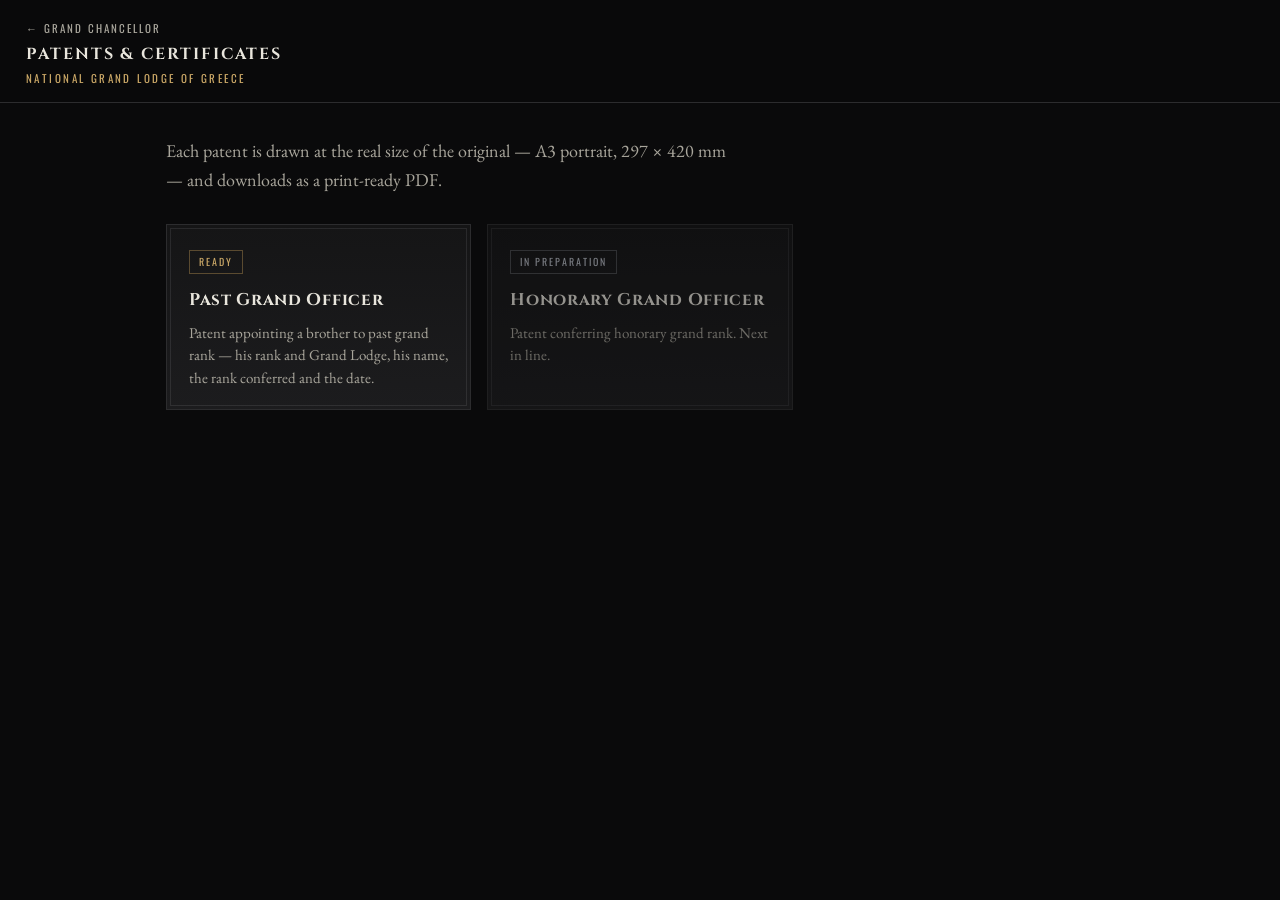
==== patents/index.html @ f3b78f2f "Set up the Grand Chancellor documents The documents of the Chancery of the National Grand Lodge of G" ====
<!DOCTYPE html>
<html lang="en">
<head>
<meta charset="UTF-8">
<meta name="viewport" content="width=device-width, initial-scale=1.0">
<title>Patents &amp; certificates | Grand Chancellor</title>
<meta name="description" content="Patents and certificates of the National Grand Lodge of Greece — filled in from a form and downloaded as print-ready A3 PDFs.">
<link rel="preconnect" href="https://fonts.googleapis.com">
<link rel="preconnect" href="https://fonts.gstatic.com" crossorigin>
<link href="https://fonts.googleapis.com/css2?family=Cinzel:wght@400;600;700&family=EB+Garamond:ital,wght@0,400;0,500;0,600;1,400&family=Oswald:wght@400;500;600&display=swap" rel="stylesheet">
<link rel="stylesheet" href="../assets/gc.css">
</head>
<body>

<header class="top">
  <div>
    <a class="back" href="../index.html">← Grand Chancellor</a>
    <h1>Patents &amp; certificates</h1>
    <span class="sub">National Grand Lodge of Greece</span>
  </div>
</header>

<div class="menu-wrap">
  <p class="lede">
    Each patent is drawn at the real size of the original — A3 portrait,
    297 × 420 mm — and downloads as a print-ready PDF.
  </p>

  <div class="doc-grid">

    <a class="doc-card" href="past-grand-officer.html">
      <span class="tag">Ready</span>
      <h3>Past Grand Officer</h3>
      <p>Patent appointing a brother to past grand rank — his rank and Grand
         Lodge, his name, the rank conferred and the date.</p>
    </a>

    <div class="doc-card soon">
      <span class="tag">In preparation</span>
      <h3>Honorary Grand Officer</h3>
      <p>Patent conferring honorary grand rank. Next in line.</p>
    </div>

  </div>
</div>

</body>
</html>
---- assets/gc.css ----
/* ============================================================================
   GC DOC — shared styling for the Grand Chancellor's document forms.

   Three parts:
     1. the application chrome (menu, form panel, buttons, preview stage)
     2. the sheet itself, at its real size
     3. the patent layout — the artwork positions and the body copy

   The artwork and the two display faces live in artwork.js and fonts.css.
   ========================================================================= */

:root{
  --bg:#0a0a0b;
  --surface:#151516;
  --surface-2:#1c1c1e;
  --stitch:#2c2c2e;
  --steel:#b9bec7;
  --gold:#ad8a4e;
  --gold-bright:#cba867;
  --bone:#e9e6dd;
  --bone-dim:#a9a69c;
  --crimson:#9e1b1f;
  --ink:#2F5496;              /* the blue of the source document */

  /* A3 portrait — the size of the source document. */
  --page-w:11.6963in;
  --page-h:16.5in;
}
*{box-sizing:border-box;}
body{
  margin:0;
  background:var(--bg);
  color:var(--bone);
  font-family:'EB Garamond','Times New Roman',serif;
  font-size:17px;
  line-height:1.6;
  -webkit-font-smoothing:antialiased;
}
a{color:inherit;}

/* ---------- 1. application chrome ---------------------------------------- */

.top{
  position:sticky; top:0; z-index:50;
  display:flex; align-items:center; justify-content:space-between; gap:20px;
  padding:14px 26px;
  background:rgba(10,10,11,.94);
  border-bottom:1px solid var(--stitch);
  backdrop-filter:blur(8px);
}
.top h1{
  margin:0;
  font-family:'Cinzel',serif; font-weight:700;
  font-size:16px; letter-spacing:.12em; text-transform:uppercase; color:var(--bone);
}
.top .sub{
  display:block; margin-top:3px;
  font-family:'Oswald',sans-serif; font-size:11px; letter-spacing:.22em;
  text-transform:uppercase; color:var(--gold-bright);
}
.top .back{
  display:inline-block; margin-bottom:4px;
  font-family:'Oswald',sans-serif; font-size:11px; letter-spacing:.18em;
  text-transform:uppercase; color:var(--bone-dim); text-decoration:none;
}
.top .back:hover{color:var(--gold-bright);}
.actions{display:flex; gap:10px; flex-wrap:wrap;}
.btn{
  font-family:'Oswald',sans-serif; letter-spacing:.14em; text-transform:uppercase; font-size:12px;
  padding:11px 20px; border:1px solid var(--gold); color:var(--bone);
  background:transparent; cursor:pointer; transition:.15s; text-decoration:none;
  display:inline-block;
}
.btn:hover{background:var(--gold); color:#111;}
.btn.solid{background:var(--crimson); border-color:var(--crimson); color:#fff;}
.btn.solid:hover{background:#c22a2a; border-color:#c22a2a;}
.btn[disabled]{opacity:.55; cursor:progress;}

main{
  display:grid;
  grid-template-columns:390px minmax(0,1fr);
  gap:26px;
  padding:26px;
  align-items:start;
}
@media (max-width:1080px){ main{grid-template-columns:1fr;} }

.panel{
  position:sticky; top:96px;
  background:linear-gradient(180deg,var(--surface),var(--surface-2));
  border:1px solid var(--stitch);
  outline:1px solid rgba(185,190,199,.12);
  outline-offset:-5px;
  padding:24px;
}
@media (max-width:1080px){ .panel{position:static;} }
.panel h2{
  margin:0 0 4px;
  font-family:'Cinzel',serif; font-size:15px; letter-spacing:.1em; text-transform:uppercase;
}
.panel .hint{margin:0 0 20px; font-size:14px; color:var(--bone-dim); font-style:italic;}
.field{margin-bottom:16px;}
.field label{
  display:block; margin-bottom:6px;
  font-family:'Oswald',sans-serif; font-size:11px; letter-spacing:.2em;
  text-transform:uppercase; color:var(--gold-bright);
}
.field label i{
  font-family:'EB Garamond',serif; font-style:italic; letter-spacing:.02em;
  font-size:13px; text-transform:none; color:var(--bone-dim);
}
.field input,.field textarea{
  width:100%; padding:10px 12px;
  background:#0f0f10; border:1px solid var(--stitch); color:var(--bone);
  font-family:'EB Garamond',serif; font-size:16px; line-height:1.45;
  border-radius:2px;
}
.field textarea{resize:vertical; min-height:76px;}
.field input:focus,.field textarea:focus{outline:none; border-color:var(--gold); background:#121213;}
.row{display:grid; grid-template-columns:1fr 1fr; gap:12px;}
.divider{border:0; border-top:1px solid var(--stitch); margin:22px 0 18px;}
.note{font-size:13.5px; color:var(--bone-dim); line-height:1.55;}
.note b{color:var(--bone); font-weight:600;}
.status{margin-top:14px; font-size:13.5px; color:var(--gold-bright); min-height:1.2em;}

/* ---------- the menu ------------------------------------------------------ */

.menu-wrap{max-width:1000px; margin:0 auto; padding:34px 26px 60px;}
.menu-wrap .lede{
  margin:0 0 30px; max-width:64ch; color:var(--bone-dim); font-size:18px;
}
.menu-group{
  margin:0 0 14px;
  font-family:'Oswald',sans-serif; font-size:11.5px; letter-spacing:.24em;
  text-transform:uppercase; color:var(--gold-bright);
}
.doc-grid{
  display:grid; grid-template-columns:repeat(auto-fill,minmax(300px,1fr));
  gap:16px; margin-bottom:36px;
}
.doc-card{
  display:block; text-decoration:none;
  position:relative; overflow:hidden;
  background:linear-gradient(180deg,var(--surface),var(--surface-2));
  border:1px solid var(--stitch);
  outline:1px solid rgba(185,190,199,.12);
  outline-offset:-5px;
  padding:22px 22px 20px;
  transition:.15s;
}
.doc-card:hover{border-color:var(--gold); outline-color:rgba(173,138,78,.35);}
.doc-card h3{
  margin:0 0 8px;
  font-family:'Cinzel',serif; font-size:17px; letter-spacing:.04em; color:var(--bone);
}
.doc-card p{margin:0; font-size:15px; color:var(--bone-dim); line-height:1.5;}
.doc-card .tag{
  display:inline-block; margin-bottom:12px;
  font-family:'Oswald',sans-serif; font-size:10px; letter-spacing:.2em;
  text-transform:uppercase; color:var(--gold-bright);
  border:1px solid rgba(173,138,78,.45); padding:3px 9px;
}
.doc-card.soon{opacity:.62; cursor:default;}
.doc-card.soon:hover{border-color:var(--stitch); outline-color:rgba(185,190,199,.12);}
.doc-card.soon .tag{color:var(--steel); border-color:rgba(185,190,199,.3);}

/* ---------- 2. the sheet -------------------------------------------------- */

.stage{display:flex; justify-content:center;}
.scaler{position:relative;}
.paper{
  position:relative;
  width:var(--page-w); height:var(--page-h);
  background:#fff; color:#000;
  overflow:hidden;
  transform-origin:top left;
  box-shadow:0 24px 70px rgba(0,0,0,.6);
}
.paper img{display:block; position:absolute;}

/* ---------- 3. the patent ------------------------------------------------- */

.art-header{left:0.8047in; top:0.1887in; width:9.9740in; height:4.4914in;}
.art-frame{left:0.5534in; top:4.6801in; width:10.6867in; height:11.6116in;}
.art-seal{left:4.6554in; top:13.9998in; width:2.2188in; height:2.2398in; z-index:3;}

.body-copy{
  /* The clear window inside the chain collar — measured off the artwork:
     6.28in to 12.73in down the sheet. The copy is centred in it and, like
     PowerPoint's "shrink text on overflow", scales down (--k) when a long
     rank or Grand Lodge name needs more room. */
  position:absolute;
  left:1.85in; top:6.28in; width:8.00in; height:6.45in;
  display:flex; flex-direction:column; justify-content:center;
  z-index:2;
  --k:1;
}
.body-copy p{margin:0;}

.script{
  font-family:'Great Vibes','Segoe Script',cursive;
  font-weight:700; line-height:1.2;
}
.roman{
  font-family:'Palatino Linotype','Book Antiqua',Palatino,'URW Palladio L','TeX Gyre Pagella','EB Garamond',Georgia,serif;
  font-weight:700; line-height:1.22;
}

.lead{font-size:calc(32pt * var(--k)); text-align:left;}
.dropcap{
  position:static !important;
  float:left;
  width:calc(1.3728in * var(--k)); height:auto;
  margin:-0.02in 0.05in -0.08in 0;
}
.hisrank{
  clear:both;
  margin-top:.85em !important;
  font-style:italic; font-size:calc(22pt * var(--k));
  text-align:center;
}
.name,.rank,.lodge{
  font-family:'Cinzel Decorative','Cinzel',serif;
  font-weight:700; font-size:calc(23pt * var(--k)); line-height:1.18;
  color:var(--ink); text-align:center;
}
.connector{
  font-style:italic; font-size:calc(21pt * var(--k));
  text-align:center;
}
.name{margin-top:1.05em !important;}
.connector.appointed{margin-top:.34em !important;}
.rank{margin-top:.5em !important;}
.connector.ofthe{margin-top:.34em !important;}
.lodge{margin-top:.2em !important;}
.testimony{font-size:calc(31pt * var(--k)); text-align:center;}
.testimony.first{margin-top:.75em !important;}
.testimony.date{margin-top:.38em !important;}

.sig{position:absolute; z-index:3; text-align:center;}
.sig .sig-img{position:static !important; margin:0 auto;}
.sig .rule{border-top:0.75pt dashed #000; width:100%; margin:0.06in auto 0.07in;}
.sig p{margin:0; font-size:14pt; line-height:1.35;}
.sig-left{left:0.7546in; top:14.1554in; width:3.1253in;}
.sig-left .sig-img{width:2.6561in; height:0.6447in;}
.sig-right{left:7.9724in; top:13.8480in; width:3.1253in;}
.sig-right .sig-img{width:2.5866in; height:1.0118in;}

/* ---------- print --------------------------------------------------------- */

@media print{
  @page{ size:11.6963in 16.5in; margin:0; }
  body{background:#fff;}
  .top,.panel,.status{display:none !important;}
  main{display:block; padding:0;}
  .stage{display:block;}
  .scaler{width:auto !important; height:auto !important;}
  .paper{transform:none !important; box-shadow:none; margin:0;}
}
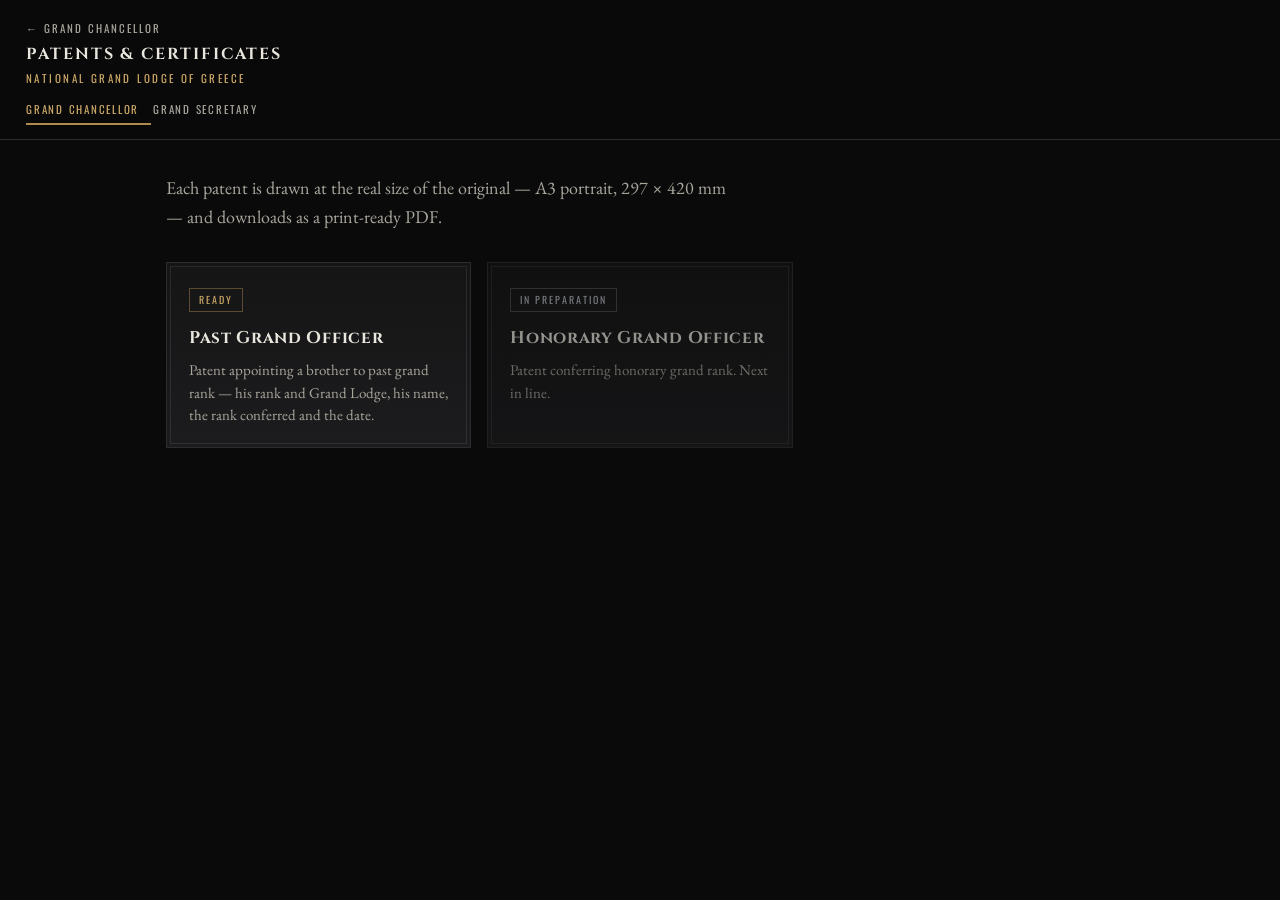
==== commit 6d6de77c: "Add the switch to the Grand Secretary and split out the portal chrome The Chancery is two offices no" ====
--- a/patents/index.html
+++ b/patents/index.html
@@ -8,6 +8,7 @@
 <link rel="preconnect" href="https://fonts.googleapis.com">
 <link rel="preconnect" href="https://fonts.gstatic.com" crossorigin>
 <link href="https://fonts.googleapis.com/css2?family=Cinzel:wght@400;600;700&family=EB+Garamond:ital,wght@0,400;0,500;0,600;1,400&family=Oswald:wght@400;500;600&display=swap" rel="stylesheet">
+<link rel="stylesheet" href="../assets/portal.css">
 <link rel="stylesheet" href="../assets/gc.css">
 </head>
 <body>
@@ -17,6 +18,10 @@
     <a class="back" href="../index.html">← Grand Chancellor</a>
     <h1>Patents &amp; certificates</h1>
     <span class="sub">National Grand Lodge of Greece</span>
+    <nav class="offices">
+      <a href="../index.html" aria-current="page">Grand Chancellor</a>
+      <a href="https://dskiad.github.io/ATHELSTAN-GRAND-SECRETARY/">Grand Secretary</a>
+    </nav>
   </div>
 </header>
 
--- a/assets/portal.css
+++ b/assets/portal.css
@@ -0,0 +1,140 @@
+/* ============================================================================
+   Portal chrome — shared by every page of the Chancery sites: the bar at the
+   top, the switch between the two offices, and the cards of a menu.
+
+   An identical copy of this file lives in each office's repository, so a site
+   carries its own styling and nothing is fetched across sites.
+   ========================================================================= */
+
+:root{
+  --bg:#0a0a0b;
+  --surface:#151516;
+  --surface-2:#1c1c1e;
+  --stitch:#2c2c2e;
+  --steel:#b9bec7;
+  --gold:#ad8a4e;
+  --gold-bright:#cba867;
+  --bone:#e9e6dd;
+  --bone-dim:#a9a69c;
+  --crimson:#9e1b1f;
+  --ink:#2F5496;              /* the blue of the source document */
+
+  /* A3 portrait — the size of the source document. */
+  --page-w:11.6963in;
+  --page-h:16.5in;
+}
+*{box-sizing:border-box;}
+body{
+  margin:0;
+  background:var(--bg);
+  color:var(--bone);
+  font-family:'EB Garamond','Times New Roman',serif;
+  font-size:17px;
+  line-height:1.6;
+  -webkit-font-smoothing:antialiased;
+}
+a{color:inherit;}
+
+/* ---------- 1. application chrome ---------------------------------------- */
+
+.top{
+  position:sticky; top:0; z-index:50;
+  display:flex; align-items:center; justify-content:space-between; gap:20px;
+  padding:14px 26px;
+  background:rgba(10,10,11,.94);
+  border-bottom:1px solid var(--stitch);
+  backdrop-filter:blur(8px);
+}
+.top h1{
+  margin:0;
+  font-family:'Cinzel',serif; font-weight:700;
+  font-size:16px; letter-spacing:.12em; text-transform:uppercase; color:var(--bone);
+}
+.top .sub{
+  display:block; margin-top:3px;
+  font-family:'Oswald',sans-serif; font-size:11px; letter-spacing:.22em;
+  text-transform:uppercase; color:var(--gold-bright);
+}
+.top .back{
+  display:inline-block; margin-bottom:4px;
+  font-family:'Oswald',sans-serif; font-size:11px; letter-spacing:.18em;
+  text-transform:uppercase; color:var(--bone-dim); text-decoration:none;
+}
+.top .back:hover{color:var(--gold-bright);}
+.actions{display:flex; gap:10px; flex-wrap:wrap;}
+.btn{
+  font-family:'Oswald',sans-serif; letter-spacing:.14em; text-transform:uppercase; font-size:12px;
+  padding:11px 20px; border:1px solid var(--gold); color:var(--bone);
+  background:transparent; cursor:pointer; transition:.15s; text-decoration:none;
+  display:inline-block;
+}
+.btn:hover{background:var(--gold); color:#111;}
+.btn.solid{background:var(--crimson); border-color:var(--crimson); color:#fff;}
+.btn.solid:hover{background:#c22a2a; border-color:#c22a2a;}
+.btn[disabled]{opacity:.55; cursor:progress;}
+
+
+/* ---------- the switch between the two offices --------------------------- */
+
+.offices{display:flex; gap:2px; margin-top:8px;}
+.offices a{
+  font-family:'Oswald',sans-serif; font-size:11px; letter-spacing:.16em;
+  text-transform:uppercase; text-decoration:none; color:var(--bone-dim);
+  padding:5px 12px 5px 0; border-bottom:2px solid transparent;
+}
+.offices a:hover{color:var(--bone);}
+.offices a[aria-current="page"]{color:var(--gold-bright); border-color:var(--gold);}
+
+/* ---------- the menu ------------------------------------------------------ */
+
+.menu-wrap{max-width:1000px; margin:0 auto; padding:34px 26px 60px;}
+.menu-wrap .lede{
+  margin:0 0 30px; max-width:64ch; color:var(--bone-dim); font-size:18px;
+}
+.menu-group{
+  margin:0 0 14px;
+  font-family:'Oswald',sans-serif; font-size:11.5px; letter-spacing:.24em;
+  text-transform:uppercase; color:var(--gold-bright);
+}
+.doc-grid{
+  display:grid; grid-template-columns:repeat(auto-fill,minmax(300px,1fr));
+  gap:16px; margin-bottom:36px;
+}
+.doc-card{
+  display:block; text-decoration:none;
+  position:relative; overflow:hidden;
+  background:linear-gradient(180deg,var(--surface),var(--surface-2));
+  border:1px solid var(--stitch);
+  outline:1px solid rgba(185,190,199,.12);
+  outline-offset:-5px;
+  padding:22px 22px 20px;
+  transition:.15s;
+}
+.doc-card:hover{border-color:var(--gold); outline-color:rgba(173,138,78,.35);}
+.doc-card h3{
+  margin:0 0 8px;
+  font-family:'Cinzel',serif; font-size:17px; letter-spacing:.04em; color:var(--bone);
+}
+.doc-card p{margin:0; font-size:15px; color:var(--bone-dim); line-height:1.5;}
+.doc-card .tag{
+  display:inline-block; margin-bottom:12px;
+  font-family:'Oswald',sans-serif; font-size:10px; letter-spacing:.2em;
+  text-transform:uppercase; color:var(--gold-bright);
+  border:1px solid rgba(173,138,78,.45); padding:3px 9px;
+}
+.doc-card.soon{opacity:.62; cursor:default;}
+.doc-card.soon:hover{border-color:var(--stitch); outline-color:rgba(185,190,199,.12);}
+.doc-card.soon .tag{color:var(--steel); border-color:rgba(185,190,199,.3);}
+
+
+/* ---------- a card that leaves the site ---------------------------------- */
+
+.doc-card.away h3::after{
+  content:" ↗"; font-size:13px; color:var(--gold); vertical-align:2px;
+}
+.doc-card .tag.private{color:var(--steel); border-color:rgba(185,190,199,.3);}
+.doc-card .where{
+  display:block; margin-top:12px;
+  font-family:'Oswald',sans-serif; font-size:10.5px; letter-spacing:.13em;
+  text-transform:uppercase; color:var(--bone-dim);
+}
--- a/assets/gc.css
+++ b/assets/gc.css
@@ -1,80 +1,10 @@
 /* ============================================================================
-   GC DOC — shared styling for the Grand Chancellor's document forms.
+   GC DOC — the document machinery: the form panel beside the sheet, the sheet
+   itself at its real size, and the layout of a patent.
 
-   Three parts:
-     1. the application chrome (menu, form panel, buttons, preview stage)
-     2. the sheet itself, at its real size
-     3. the patent layout — the artwork positions and the body copy
-
-   The artwork and the two display faces live in artwork.js and fonts.css.
+   The chrome around it (the top bar, the menus) is in portal.css, which every
+   page loads first.
    ========================================================================= */
-
-:root{
-  --bg:#0a0a0b;
-  --surface:#151516;
-  --surface-2:#1c1c1e;
-  --stitch:#2c2c2e;
-  --steel:#b9bec7;
-  --gold:#ad8a4e;
-  --gold-bright:#cba867;
-  --bone:#e9e6dd;
-  --bone-dim:#a9a69c;
-  --crimson:#9e1b1f;
-  --ink:#2F5496;              /* the blue of the source document */
-
-  /* A3 portrait — the size of the source document. */
-  --page-w:11.6963in;
-  --page-h:16.5in;
-}
-*{box-sizing:border-box;}
-body{
-  margin:0;
-  background:var(--bg);
-  color:var(--bone);
-  font-family:'EB Garamond','Times New Roman',serif;
-  font-size:17px;
-  line-height:1.6;
-  -webkit-font-smoothing:antialiased;
-}
-a{color:inherit;}
-
-/* ---------- 1. application chrome ---------------------------------------- */
-
-.top{
-  position:sticky; top:0; z-index:50;
-  display:flex; align-items:center; justify-content:space-between; gap:20px;
-  padding:14px 26px;
-  background:rgba(10,10,11,.94);
-  border-bottom:1px solid var(--stitch);
-  backdrop-filter:blur(8px);
-}
-.top h1{
-  margin:0;
-  font-family:'Cinzel',serif; font-weight:700;
-  font-size:16px; letter-spacing:.12em; text-transform:uppercase; color:var(--bone);
-}
-.top .sub{
-  display:block; margin-top:3px;
-  font-family:'Oswald',sans-serif; font-size:11px; letter-spacing:.22em;
-  text-transform:uppercase; color:var(--gold-bright);
-}
-.top .back{
-  display:inline-block; margin-bottom:4px;
-  font-family:'Oswald',sans-serif; font-size:11px; letter-spacing:.18em;
-  text-transform:uppercase; color:var(--bone-dim); text-decoration:none;
-}
-.top .back:hover{color:var(--gold-bright);}
-.actions{display:flex; gap:10px; flex-wrap:wrap;}
-.btn{
-  font-family:'Oswald',sans-serif; letter-spacing:.14em; text-transform:uppercase; font-size:12px;
-  padding:11px 20px; border:1px solid var(--gold); color:var(--bone);
-  background:transparent; cursor:pointer; transition:.15s; text-decoration:none;
-  display:inline-block;
-}
-.btn:hover{background:var(--gold); color:#111;}
-.btn.solid{background:var(--crimson); border-color:var(--crimson); color:#fff;}
-.btn.solid:hover{background:#c22a2a; border-color:#c22a2a;}
-.btn[disabled]{opacity:.55; cursor:progress;}
 
 main{
   display:grid;
@@ -122,47 +52,6 @@
 .note{font-size:13.5px; color:var(--bone-dim); line-height:1.55;}
 .note b{color:var(--bone); font-weight:600;}
 .status{margin-top:14px; font-size:13.5px; color:var(--gold-bright); min-height:1.2em;}
-
-/* ---------- the menu ------------------------------------------------------ */
-
-.menu-wrap{max-width:1000px; margin:0 auto; padding:34px 26px 60px;}
-.menu-wrap .lede{
-  margin:0 0 30px; max-width:64ch; color:var(--bone-dim); font-size:18px;
-}
-.menu-group{
-  margin:0 0 14px;
-  font-family:'Oswald',sans-serif; font-size:11.5px; letter-spacing:.24em;
-  text-transform:uppercase; color:var(--gold-bright);
-}
-.doc-grid{
-  display:grid; grid-template-columns:repeat(auto-fill,minmax(300px,1fr));
-  gap:16px; margin-bottom:36px;
-}
-.doc-card{
-  display:block; text-decoration:none;
-  position:relative; overflow:hidden;
-  background:linear-gradient(180deg,var(--surface),var(--surface-2));
-  border:1px solid var(--stitch);
-  outline:1px solid rgba(185,190,199,.12);
-  outline-offset:-5px;
-  padding:22px 22px 20px;
-  transition:.15s;
-}
-.doc-card:hover{border-color:var(--gold); outline-color:rgba(173,138,78,.35);}
-.doc-card h3{
-  margin:0 0 8px;
-  font-family:'Cinzel',serif; font-size:17px; letter-spacing:.04em; color:var(--bone);
-}
-.doc-card p{margin:0; font-size:15px; color:var(--bone-dim); line-height:1.5;}
-.doc-card .tag{
-  display:inline-block; margin-bottom:12px;
-  font-family:'Oswald',sans-serif; font-size:10px; letter-spacing:.2em;
-  text-transform:uppercase; color:var(--gold-bright);
-  border:1px solid rgba(173,138,78,.45); padding:3px 9px;
-}
-.doc-card.soon{opacity:.62; cursor:default;}
-.doc-card.soon:hover{border-color:var(--stitch); outline-color:rgba(185,190,199,.12);}
-.doc-card.soon .tag{color:var(--steel); border-color:rgba(185,190,199,.3);}
 
 /* ---------- 2. the sheet -------------------------------------------------- */
 
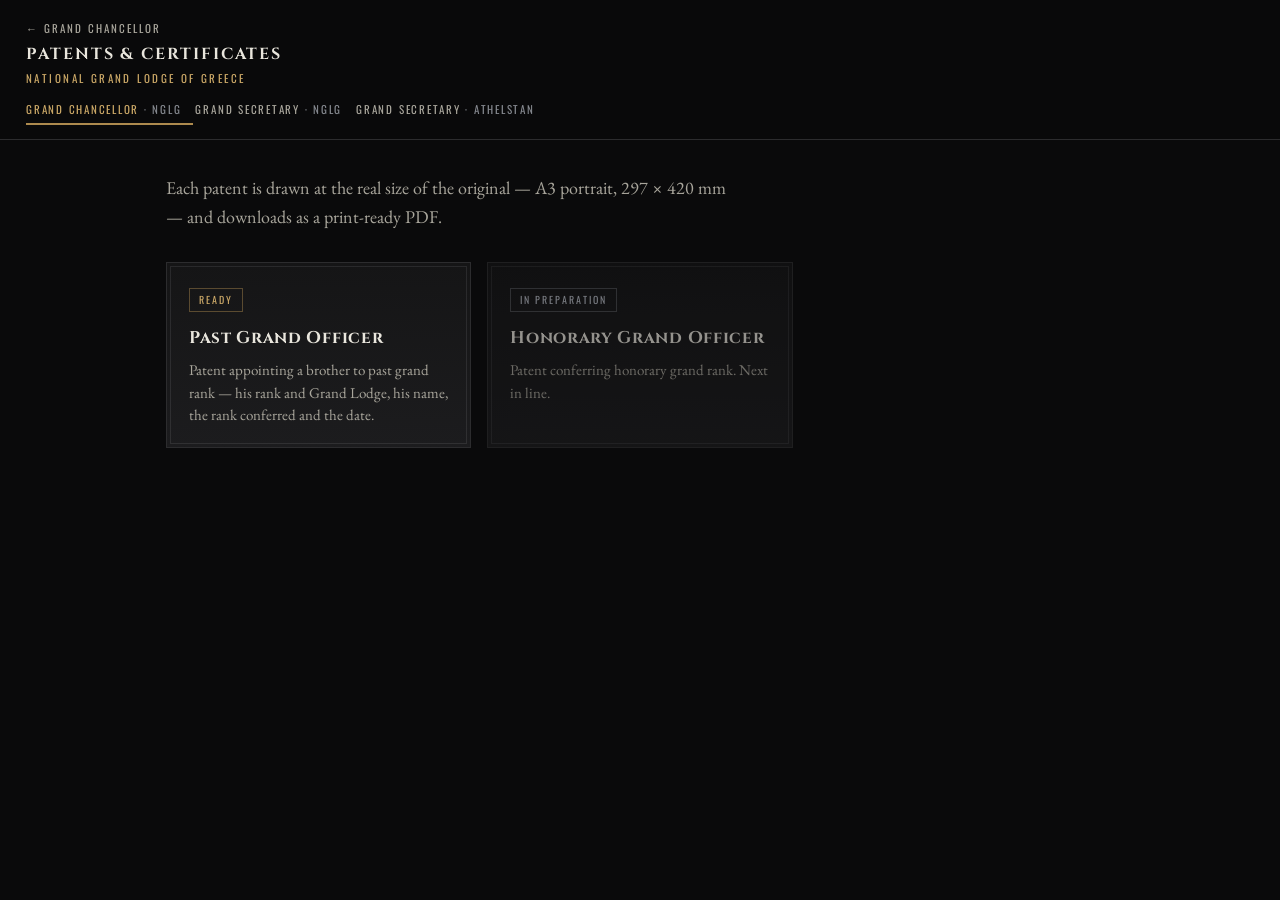
==== commit 6afdcd06: "Carry the third office in the switch The Chancery is three offices now, two of them Grand Secretarie" ====
--- a/patents/index.html
+++ b/patents/index.html
@@ -19,8 +19,9 @@
     <h1>Patents &amp; certificates</h1>
     <span class="sub">National Grand Lodge of Greece</span>
     <nav class="offices">
-      <a href="../index.html" aria-current="page">Grand Chancellor</a>
-      <a href="https://dskiad.github.io/ATHELSTAN-GRAND-SECRETARY/">Grand Secretary</a>
+      <a href="../index.html" aria-current="page">Grand Chancellor <em>· NGLG</em></a>
+      <a href="https://dskiad.github.io/NGLG-GRAND-SECRETARY/">Grand Secretary <em>· NGLG</em></a>
+      <a href="https://dskiad.github.io/ATHELSTAN-GRAND-SECRETARY/">Grand Secretary <em>· Athelstan</em></a>
     </nav>
   </div>
 </header>
--- a/assets/portal.css
+++ b/assets/portal.css
@@ -84,6 +84,7 @@
 }
 .offices a:hover{color:var(--bone);}
 .offices a[aria-current="page"]{color:var(--gold-bright); border-color:var(--gold);}
+.offices em{font-style:normal; color:var(--steel); opacity:.7;}
 
 /* ---------- the menu ------------------------------------------------------ */
 
